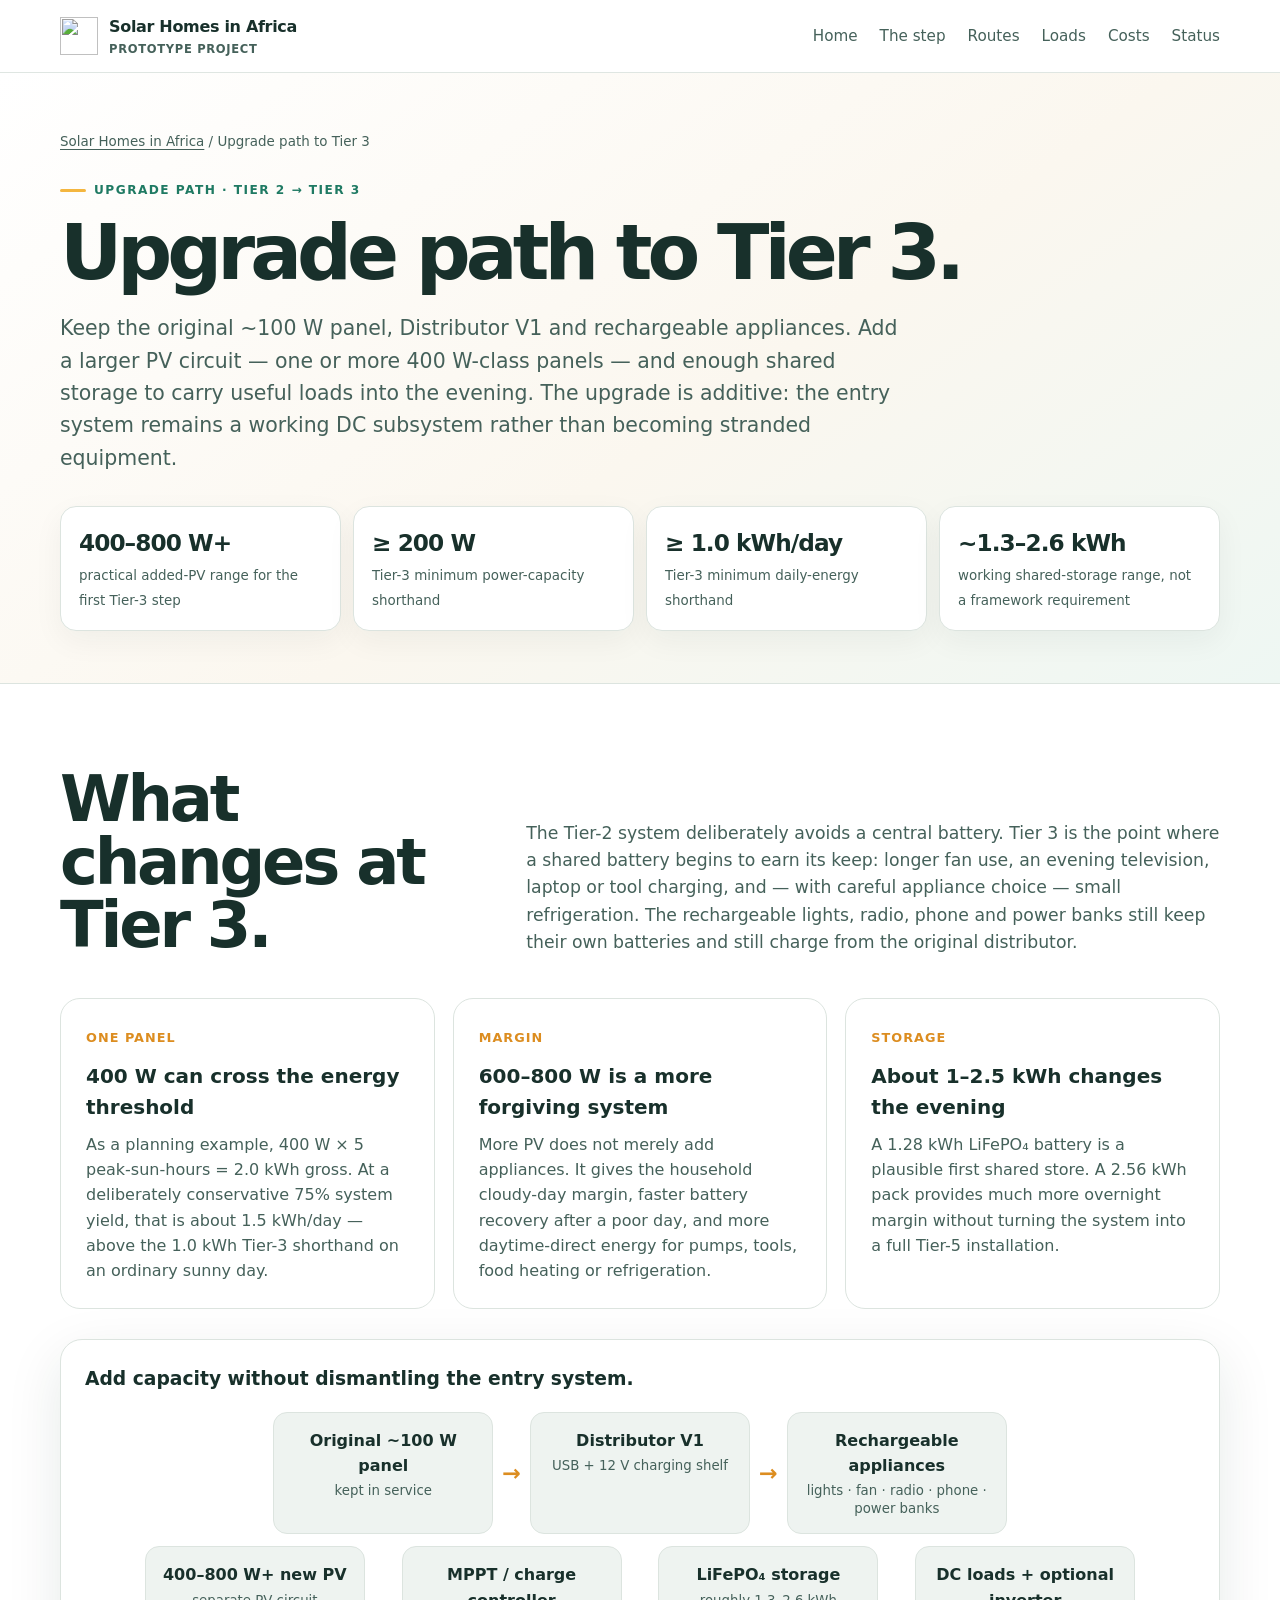
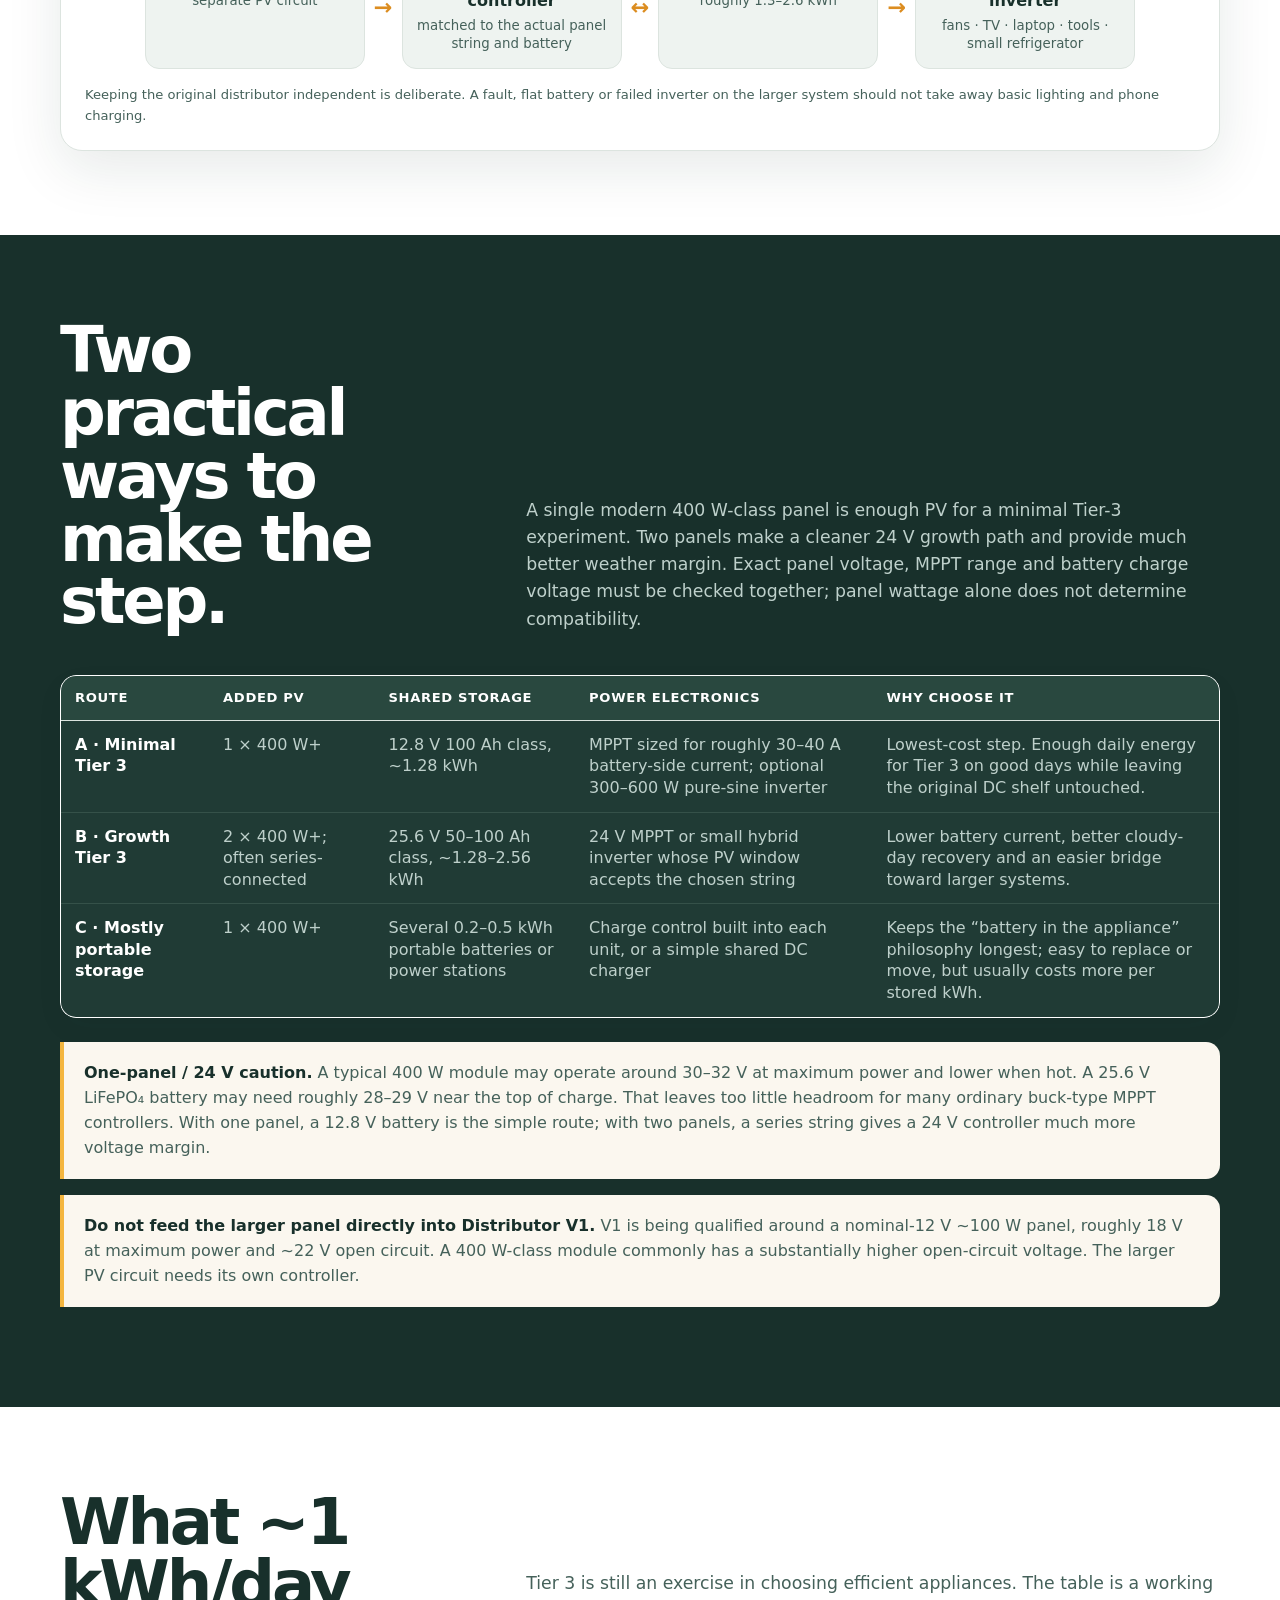
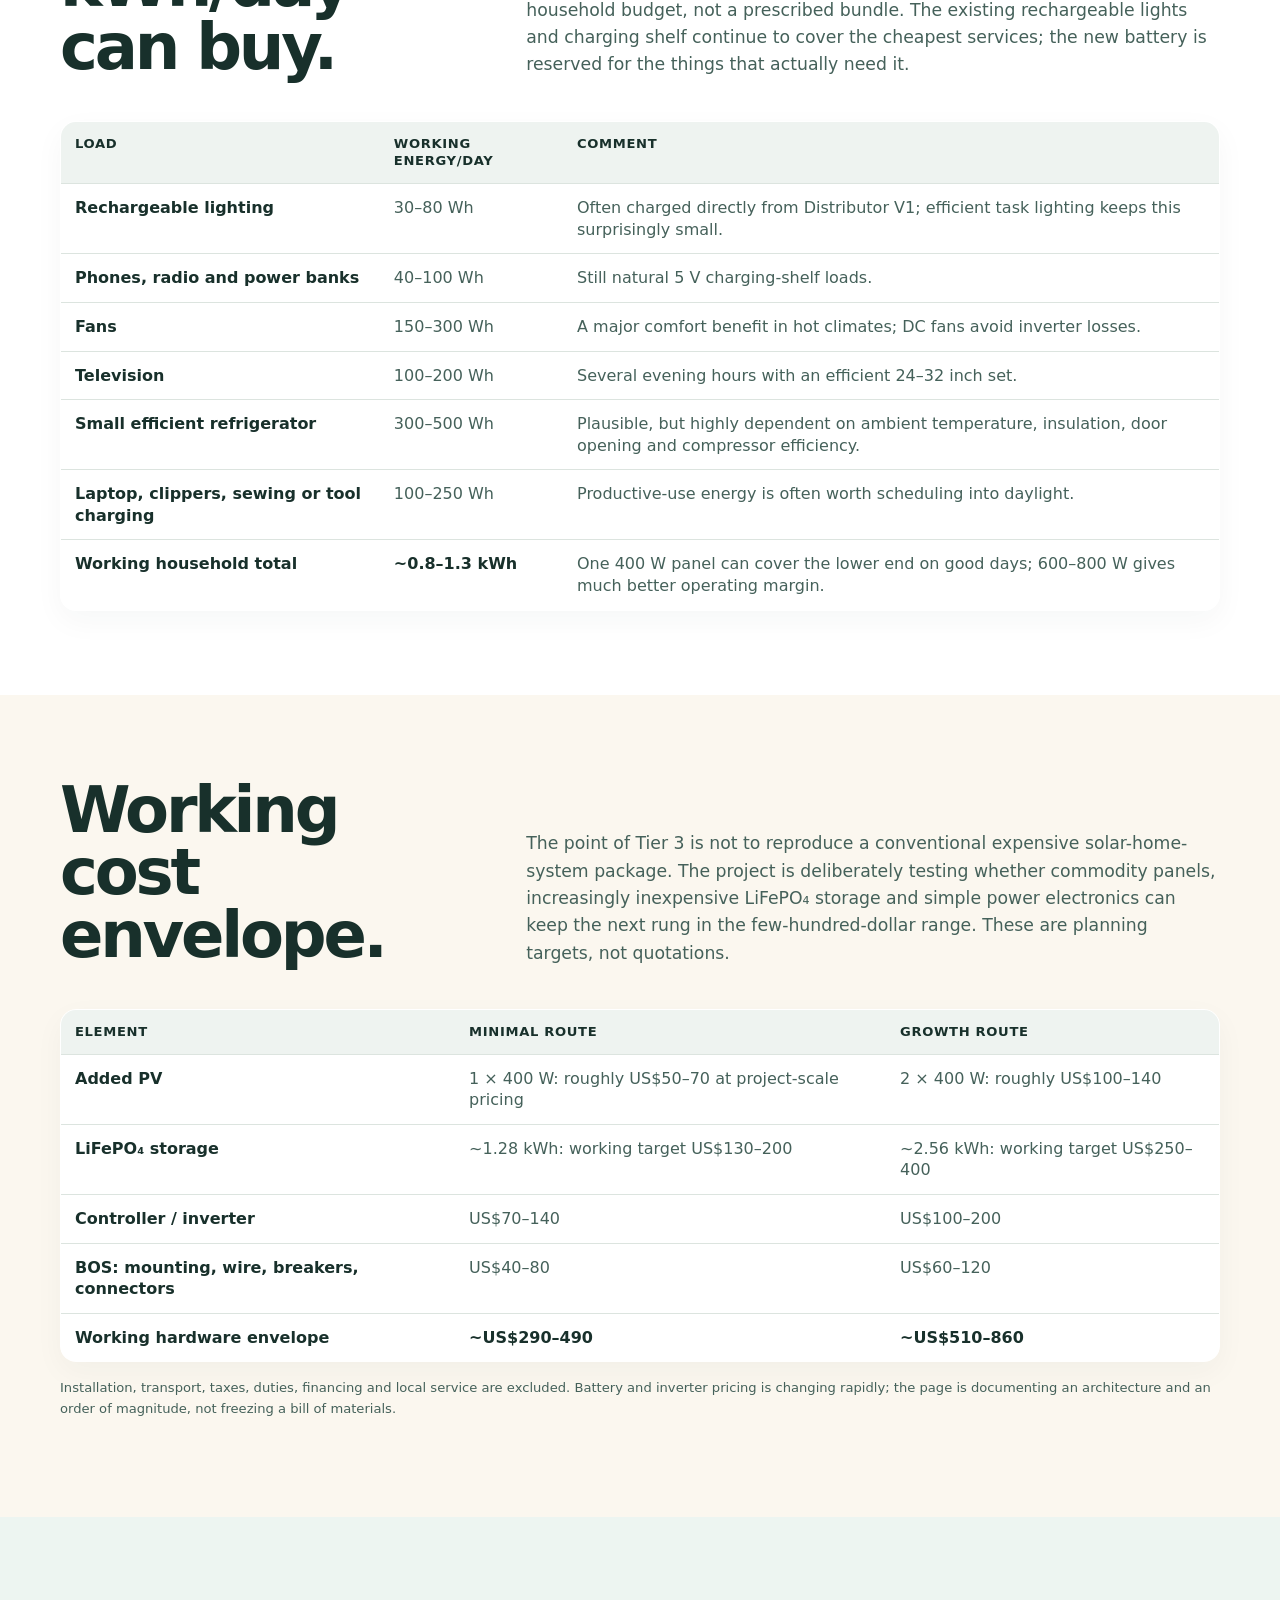
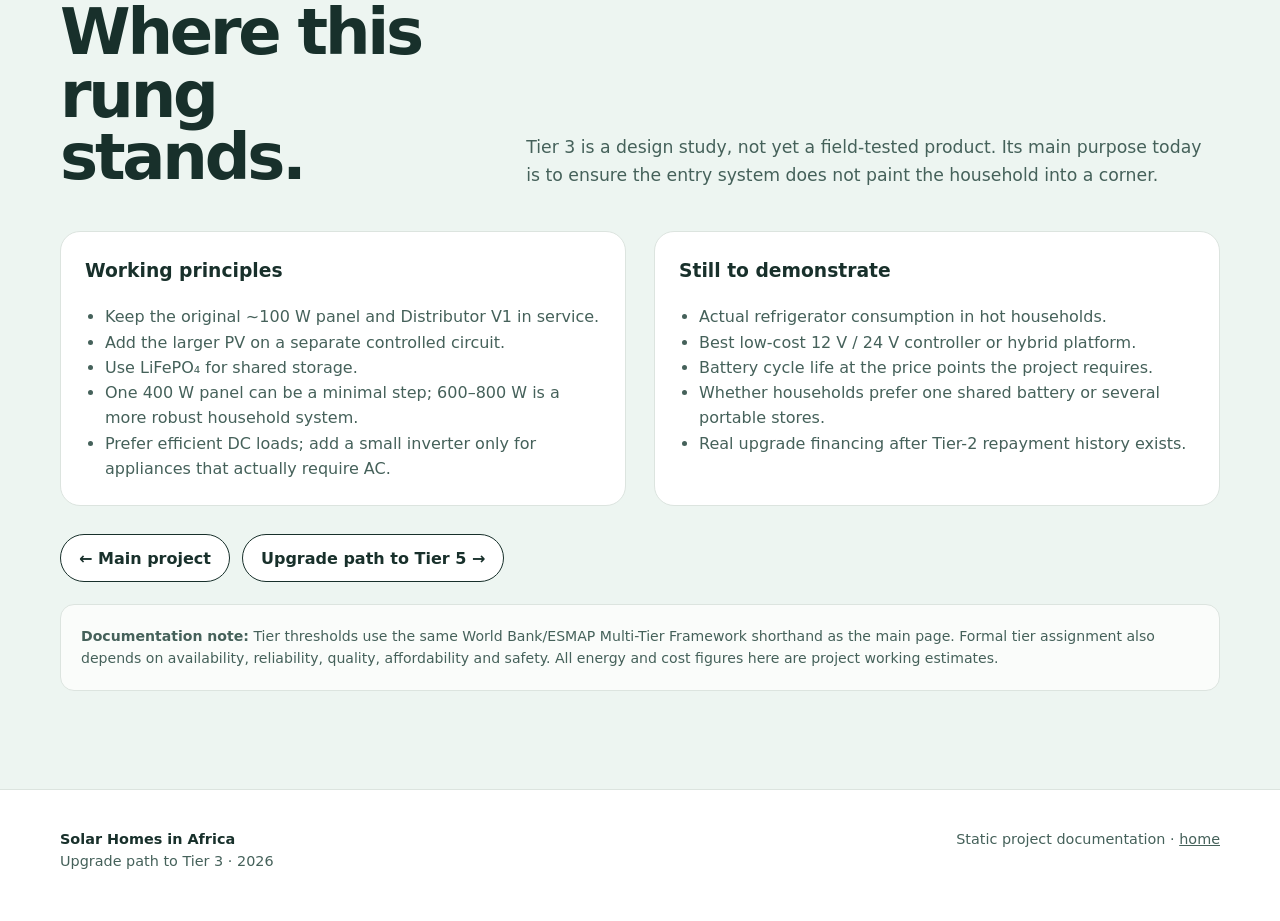
==== Upgrade_Path_to_Tier-3.html @ 5ba9fa18 "Add files via upload" ====
<!doctype html>
<html lang="en">
<head>
  <meta charset="utf-8">
  <meta name="viewport" content="width=device-width, initial-scale=1">
  <title>Upgrade path to Tier 3 — Solar Homes in Africa</title>
  <meta name="description" content="Working upgrade path from the ~100 W Tier-2 entry system to Tier-3 household service using one or more 400 W-class panels, modest LiFePO4 storage and optional AC power.">
  <meta name="theme-color" content="#18302b">
  <link rel="icon" href="assets/logo-mark.svg" type="image/svg+xml">
  <link rel="stylesheet" href="styles.css?v=1.11">
</head>
<body>
<header class="site-header"><div class="container nav"><a class="brand" href="index.html"><img src="assets/logo-mark.svg" alt=""><span>Solar Homes in Africa<small>prototype project</small></span></a><nav class="nav-links" aria-label="Page navigation"><a href="index.html">Home</a><a href="#step">The step</a><a href="#routes">Routes</a><a href="#loads">Loads</a><a href="#costs">Costs</a><a href="#status">Status</a></nav></div></header>
<main>
<section class="subhero">
  <div class="container">
    <div class="breadcrumb"><a href="index.html">Solar Homes in Africa</a> / Upgrade path to Tier 3</div>
    <div class="eyebrow">Upgrade path · Tier 2 → Tier 3</div>
    <h1>Upgrade path to Tier&nbsp;3.</h1>
    <p class="lede">Keep the original ~100 W panel, Distributor V1 and rechargeable appliances. Add a larger PV circuit — one or more 400 W-class panels — and enough shared storage to carry useful loads into the evening. The upgrade is additive: the entry system remains a working DC subsystem rather than becoming stranded equipment.</p>
    <div class="spec-grid">
      <div class="spec-card"><b>400–800 W+</b><span>practical added-PV range for the first Tier-3 step</span></div>
      <div class="spec-card"><b>≥ 200 W</b><span>Tier-3 minimum power-capacity shorthand</span></div>
      <div class="spec-card"><b>≥ 1.0 kWh/day</b><span>Tier-3 minimum daily-energy shorthand</span></div>
      <div class="spec-card"><b>~1.3–2.6 kWh</b><span>working shared-storage range, not a framework requirement</span></div>
    </div>
  </div>
</section>

<section id="step">
  <div class="container">
    <div class="section-head"><h2>What changes at Tier 3.</h2><p>The Tier-2 system deliberately avoids a central battery. Tier 3 is the point where a shared battery begins to earn its keep: longer fan use, an evening television, laptop or tool charging, and — with careful appliance choice — small refrigeration. The rechargeable lights, radio, phone and power banks still keep their own batteries and still charge from the original distributor.</p></div>
    <div class="cards">
      <article class="card"><span class="num">ONE PANEL</span><h3>400 W can cross the energy threshold</h3><p>As a planning example, 400 W × 5 peak-sun-hours = 2.0 kWh gross. At a deliberately conservative 75% system yield, that is about 1.5 kWh/day — above the 1.0 kWh Tier-3 shorthand on an ordinary sunny day.</p></article>
      <article class="card"><span class="num">MARGIN</span><h3>600–800 W is a more forgiving system</h3><p>More PV does not merely add appliances. It gives the household cloudy-day margin, faster battery recovery after a poor day, and more daytime-direct energy for pumps, tools, food heating or refrigeration.</p></article>
      <article class="card"><span class="num">STORAGE</span><h3>About 1–2.5 kWh changes the evening</h3><p>A 1.28 kWh LiFePO₄ battery is a plausible first shared store. A 2.56 kWh pack provides much more overnight margin without turning the system into a full Tier-5 installation.</p></article>
    </div>
    <div class="architecture">
      <h3>Add capacity without dismantling the entry system.</h3>
      <div class="flow-row">
        <div class="flow-box"><strong>Original ~100 W panel</strong><small>kept in service</small></div><div class="flow-arrow">→</div>
        <div class="flow-box"><strong>Distributor V1</strong><small>USB + 12 V charging shelf</small></div><div class="flow-arrow">→</div>
        <div class="flow-box"><strong>Rechargeable appliances</strong><small>lights · fan · radio · phone · power banks</small></div>
      </div>
      <div class="flow-row" style="margin-top:12px">
        <div class="flow-box"><strong>400–800 W+ new PV</strong><small>separate PV circuit</small></div><div class="flow-arrow">→</div>
        <div class="flow-box"><strong>MPPT / charge controller</strong><small>matched to the actual panel string and battery</small></div><div class="flow-arrow">↔</div>
        <div class="flow-box"><strong>LiFePO₄ storage</strong><small>roughly 1.3–2.6 kWh</small></div><div class="flow-arrow">→</div>
        <div class="flow-box"><strong>DC loads + optional inverter</strong><small>fans · TV · laptop · tools · small refrigerator</small></div>
      </div>
      <p class="assumption" style="margin:16px 0 0">Keeping the original distributor independent is deliberate. A fault, flat battery or failed inverter on the larger system should not take away basic lighting and phone charging.</p>
    </div>
  </div>
</section>

<section class="band" id="routes">
  <div class="container">
    <div class="section-head"><h2>Two practical ways to make the step.</h2><p>A single modern 400 W-class panel is enough PV for a minimal Tier-3 experiment. Two panels make a cleaner 24 V growth path and provide much better weather margin. Exact panel voltage, MPPT range and battery charge voltage must be checked together; panel wattage alone does not determine compatibility.</p></div>
    <div class="reference-table-wrap"><table class="data-table reference-table">
      <thead><tr><th>Route</th><th>Added PV</th><th>Shared storage</th><th>Power electronics</th><th>Why choose it</th></tr></thead>
      <tbody>
        <tr><td><strong>A · Minimal Tier 3</strong></td><td>1 × 400 W+</td><td>12.8 V 100 Ah class, ~1.28 kWh</td><td>MPPT sized for roughly 30–40 A battery-side current; optional 300–600 W pure-sine inverter</td><td>Lowest-cost step. Enough daily energy for Tier 3 on good days while leaving the original DC shelf untouched.</td></tr>
        <tr><td><strong>B · Growth Tier 3</strong></td><td>2 × 400 W+; often series-connected</td><td>25.6 V 50–100 Ah class, ~1.28–2.56 kWh</td><td>24 V MPPT or small hybrid inverter whose PV window accepts the chosen string</td><td>Lower battery current, better cloudy-day recovery and an easier bridge toward larger systems.</td></tr>
        <tr><td><strong>C · Mostly portable storage</strong></td><td>1 × 400 W+</td><td>Several 0.2–0.5 kWh portable batteries or power stations</td><td>Charge control built into each unit, or a simple shared DC charger</td><td>Keeps the “battery in the appliance” philosophy longest; easy to replace or move, but usually costs more per stored kWh.</td></tr>
      </tbody>
    </table></div>
    <p class="callout" style="margin-top:24px"><strong>One-panel / 24 V caution.</strong> A typical 400 W module may operate around 30–32 V at maximum power and lower when hot. A 25.6 V LiFePO₄ battery may need roughly 28–29 V near the top of charge. That leaves too little headroom for many ordinary buck-type MPPT controllers. With one panel, a 12.8 V battery is the simple route; with two panels, a series string gives a 24 V controller much more voltage margin.</p>
    <p class="callout" style="margin-top:14px"><strong>Do not feed the larger panel directly into Distributor V1.</strong> V1 is being qualified around a nominal-12 V ~100 W panel, roughly 18 V at maximum power and ~22 V open circuit. A 400 W-class module commonly has a substantially higher open-circuit voltage. The larger PV circuit needs its own controller.</p>
  </div>
</section>

<section id="loads">
  <div class="container">
    <div class="section-head"><h2>What ~1 kWh/day can buy.</h2><p>Tier 3 is still an exercise in choosing efficient appliances. The table is a working household budget, not a prescribed bundle. The existing rechargeable lights and charging shelf continue to cover the cheapest services; the new battery is reserved for the things that actually need it.</p></div>
    <div class="reference-table-wrap"><table class="data-table reference-table">
      <thead><tr><th>Load</th><th>Working energy/day</th><th>Comment</th></tr></thead>
      <tbody>
        <tr><td><strong>Rechargeable lighting</strong></td><td>30–80 Wh</td><td>Often charged directly from Distributor V1; efficient task lighting keeps this surprisingly small.</td></tr>
        <tr><td><strong>Phones, radio and power banks</strong></td><td>40–100 Wh</td><td>Still natural 5 V charging-shelf loads.</td></tr>
        <tr><td><strong>Fans</strong></td><td>150–300 Wh</td><td>A major comfort benefit in hot climates; DC fans avoid inverter losses.</td></tr>
        <tr><td><strong>Television</strong></td><td>100–200 Wh</td><td>Several evening hours with an efficient 24–32 inch set.</td></tr>
        <tr><td><strong>Small efficient refrigerator</strong></td><td>300–500 Wh</td><td>Plausible, but highly dependent on ambient temperature, insulation, door opening and compressor efficiency.</td></tr>
        <tr><td><strong>Laptop, clippers, sewing or tool charging</strong></td><td>100–250 Wh</td><td>Productive-use energy is often worth scheduling into daylight.</td></tr>
        <tr><td><strong>Working household total</strong></td><td><strong>~0.8–1.3 kWh</strong></td><td>One 400 W panel can cover the lower end on good days; 600–800 W gives much better operating margin.</td></tr>
      </tbody>
    </table></div>
  </div>
</section>

<section class="finance" id="costs">
  <div class="container">
    <div class="section-head"><h2>Working cost envelope.</h2><p>The point of Tier 3 is not to reproduce a conventional expensive solar-home-system package. The project is deliberately testing whether commodity panels, increasingly inexpensive LiFePO₄ storage and simple power electronics can keep the next rung in the few-hundred-dollar range. These are planning targets, not quotations.</p></div>
    <div class="reference-table-wrap"><table class="data-table reference-table">
      <thead><tr><th>Element</th><th>Minimal route</th><th>Growth route</th></tr></thead>
      <tbody>
        <tr><td><strong>Added PV</strong></td><td>1 × 400 W: roughly US$50–70 at project-scale pricing</td><td>2 × 400 W: roughly US$100–140</td></tr>
        <tr><td><strong>LiFePO₄ storage</strong></td><td>~1.28 kWh: working target US$130–200</td><td>~2.56 kWh: working target US$250–400</td></tr>
        <tr><td><strong>Controller / inverter</strong></td><td>US$70–140</td><td>US$100–200</td></tr>
        <tr><td><strong>BOS: mounting, wire, breakers, connectors</strong></td><td>US$40–80</td><td>US$60–120</td></tr>
        <tr><td><strong>Working hardware envelope</strong></td><td><strong>~US$290–490</strong></td><td><strong>~US$510–860</strong></td></tr>
      </tbody>
    </table></div>
    <p class="assumption" style="margin-top:16px">Installation, transport, taxes, duties, financing and local service are excluded. Battery and inverter pricing is changing rapidly; the page is documenting an architecture and an order of magnitude, not freezing a bill of materials.</p>
  </div>
</section>

<section class="status" id="status">
  <div class="container">
    <div class="section-head"><h2>Where this rung stands.</h2><p>Tier 3 is a design study, not yet a field-tested product. Its main purpose today is to ensure the entry system does not paint the household into a corner.</p></div>
    <div class="status-grid">
      <div class="status-block"><h3>Working principles</h3><ul><li>Keep the original ~100 W panel and Distributor V1 in service.</li><li>Add the larger PV on a separate controlled circuit.</li><li>Use LiFePO₄ for shared storage.</li><li>One 400 W panel can be a minimal step; 600–800 W is a more robust household system.</li><li>Prefer efficient DC loads; add a small inverter only for appliances that actually require AC.</li></ul></div>
      <div class="status-block"><h3>Still to demonstrate</h3><ul><li>Actual refrigerator consumption in hot households.</li><li>Best low-cost 12 V / 24 V controller or hybrid platform.</li><li>Battery cycle life at the price points the project requires.</li><li>Whether households prefer one shared battery or several portable stores.</li><li>Real upgrade financing after Tier-2 repayment history exists.</li></ul></div>
    </div>
    <div class="page-footer-links"><a class="button secondary" href="index.html">← Main project</a><a class="button secondary" href="Upgrade_Path_to_Tier-5.html">Upgrade path to Tier 5 →</a></div>
    <p class="disclaimer" style="margin-top:22px"><strong>Documentation note:</strong> Tier thresholds use the same World Bank/ESMAP Multi-Tier Framework shorthand as the main page. Formal tier assignment also depends on availability, reliability, quality, affordability and safety. All energy and cost figures here are project working estimates.</p>
  </div>
</section>
</main>
<footer><div class="container footer-grid"><div><strong>Solar Homes in Africa</strong><br>Upgrade path to Tier 3 · 2026</div><div>Static project documentation · <a href="index.html">home</a></div></div></footer>
<script src="script.js"></script>
</body>
</html>
---- styles.css ----
:root {
  --ink:#18302b;
  --ink-soft:#45615a;
  --sun:#f4b63f;
  --sun-deep:#dc8d20;
  --leaf:#1f7a63;
  --teal:#0d9ba2;
  --cream:#fbf7ef;
  --paper:#ffffff;
  --line:#dce4df;
  --muted:#eef3f0;
  --shadow:0 18px 55px rgba(24,48,43,.10);
}
*{box-sizing:border-box}
html{scroll-behavior:smooth}
body{margin:0;font-family:Inter,ui-sans-serif,system-ui,-apple-system,BlinkMacSystemFont,"Segoe UI",sans-serif;color:var(--ink);background:var(--paper);line-height:1.58}
a{color:inherit}
img{max-width:100%;display:block}
.container{width:min(1160px,calc(100% - 40px));margin:0 auto}
.site-header{position:sticky;top:0;z-index:10;background:rgba(255,255,255,.94);backdrop-filter:blur(12px);border-bottom:1px solid rgba(220,228,223,.9)}
.nav{height:72px;display:flex;align-items:center;justify-content:space-between;gap:24px}
.brand{display:flex;align-items:center;gap:11px;text-decoration:none;font-weight:800;letter-spacing:-.02em}.brand img{width:38px;height:38px}.brand small{display:block;font-weight:600;color:var(--ink-soft);font-size:.72rem;letter-spacing:.06em;text-transform:uppercase}
.nav-links{display:flex;align-items:center;gap:22px;font-size:.95rem}.nav-links a{text-decoration:none;color:var(--ink-soft)}.nav-links a:hover{color:var(--ink)}
.hero{background:linear-gradient(145deg,#fff 0%,#fbf7ef 58%,#eef7f3 100%);padding:86px 0 72px;border-bottom:1px solid var(--line)}
.hero-grid{display:grid;grid-template-columns:1.08fr .92fr;gap:58px;align-items:center}
.eyebrow{display:inline-flex;gap:8px;align-items:center;font-weight:800;text-transform:uppercase;letter-spacing:.12em;font-size:.76rem;color:var(--leaf);margin-bottom:18px}.eyebrow:before{content:"";width:26px;height:3px;background:var(--sun);border-radius:3px}
h1{font-size:clamp(3rem,7vw,6.4rem);line-height:.91;letter-spacing:-.065em;margin:0 0 24px;max-width:850px}.hero p{font-size:clamp(1.08rem,2vw,1.32rem);color:var(--ink-soft);max-width:720px;margin:0 0 28px}.hero-actions{display:flex;flex-wrap:wrap;gap:12px;margin:30px 0}.button{display:inline-flex;align-items:center;justify-content:center;min-height:48px;padding:0 18px;border-radius:999px;text-decoration:none;font-weight:800;border:1px solid var(--ink)}.button.primary{background:var(--ink);color:white}.button.secondary{background:white}.microcopy{font-size:.86rem!important;color:#6d807b!important}
.hero-card{background:white;border:1px solid var(--line);border-radius:26px;overflow:hidden;box-shadow:var(--shadow)}.hero-card img{aspect-ratio:4/4.7;object-fit:cover;width:100%}.hero-card .caption{padding:18px 20px 22px;color:var(--ink-soft);font-size:.9rem}.hero-card strong{color:var(--ink)}
.stats{padding:26px 0;border-bottom:1px solid var(--line);background:white}.stats-grid{display:grid;grid-template-columns:repeat(4,1fr);gap:1px;background:var(--line);border:1px solid var(--line);border-radius:18px;overflow:hidden}.stat{background:white;padding:22px}.stat b{font-size:1.65rem;display:block;letter-spacing:-.04em}.stat span{color:var(--ink-soft);font-size:.88rem}
section{padding:84px 0}.section-head{display:grid;grid-template-columns:.75fr 1.25fr;gap:50px;margin-bottom:42px;align-items:end}.section-head h2{font-size:clamp(2.1rem,5vw,4rem);line-height:.98;letter-spacing:-.05em;margin:0}.section-head p{font-size:1.08rem;color:var(--ink-soft);margin:0;max-width:700px}
.cards{display:grid;grid-template-columns:repeat(3,1fr);gap:18px}.card{border:1px solid var(--line);border-radius:20px;padding:25px;background:white}.card .num{font-size:.8rem;font-weight:900;color:var(--sun-deep);letter-spacing:.08em}.card h3{font-size:1.25rem;margin:11px 0 8px}.card p{margin:0;color:var(--ink-soft)}
.band{background:var(--ink);color:white}.band .section-head p,.band .muted{color:#bed0cb}.band .eyebrow{color:#8ed6c6}.band .card{background:#203b35;border-color:#355149}.band .card p{color:#bed0cb}.band .card h3{color:white}
.tier-link{color:#a7e4d6;text-decoration-thickness:1px;text-underline-offset:3px;white-space:nowrap}.tier-note{margin-top:22px;padding:16px 18px;border:1px solid #355149;border-radius:14px;background:#203b35;color:#bed0cb;font-size:.91rem;line-height:1.55}.tier-note strong{color:white}.tier-note a{color:#a7e4d6;text-underline-offset:3px}
.split{display:grid;grid-template-columns:1fr 1fr;gap:44px;align-items:center}.photo-frame{border-radius:24px;overflow:hidden;border:1px solid var(--line);background:#f4f4f4;box-shadow:var(--shadow)}.photo-frame img{width:100%;height:auto}.board-view{margin-top:28px}.board-view .photo-frame{margin:0}.board-view img{width:100%;height:auto;object-fit:contain;background:#fff}.kicker{font-weight:900;color:var(--leaf);text-transform:uppercase;letter-spacing:.12em;font-size:.75rem}.split h2{font-size:clamp(2.2rem,4vw,3.8rem);line-height:1;letter-spacing:-.05em;margin:10px 0 18px}.split p{color:var(--ink-soft);font-size:1.05rem}.bullet-list{display:grid;gap:12px;margin-top:22px}.bullet{display:grid;grid-template-columns:28px 1fr;gap:10px;align-items:start}.bullet i{display:grid;place-items:center;width:24px;height:24px;background:#e8f4ef;border-radius:50%;font-style:normal;font-weight:900;color:var(--leaf)}
.finance{background:var(--cream)}.finance-box{display:grid;grid-template-columns:.75fr 1.25fr;gap:34px;background:white;border:1px solid var(--line);border-radius:26px;padding:30px;box-shadow:var(--shadow)}.price{font-size:clamp(3rem,7vw,6rem);font-weight:900;line-height:.85;letter-spacing:-.07em}.price small{display:block;font-size:1rem;letter-spacing:0;color:var(--ink-soft);margin-top:15px}.formula{display:grid;grid-template-columns:repeat(3,1fr);gap:12px;margin-top:20px}.formula div{background:var(--muted);border-radius:14px;padding:15px}.formula b{display:block;font-size:1.25rem}.formula span{font-size:.85rem;color:var(--ink-soft)}
.gallery{display:grid;grid-template-columns:1.25fr .75fr;gap:18px}.gallery .wide{grid-row:span 2}.gallery figure{margin:0;border:1px solid var(--line);border-radius:20px;overflow:hidden;background:#fff}.gallery figcaption{padding:13px 15px;color:var(--ink-soft);font-size:.86rem;border-top:1px solid var(--line)}.gallery img{width:100%;height:100%;object-fit:cover}.gallery .wide img{object-fit:contain;background:#fff}
.addons{display:grid;grid-template-columns:repeat(4,1fr);gap:14px}.addon{border-top:3px solid var(--sun);background:#fff;border-radius:0 0 16px 16px;padding:18px 16px;border-left:1px solid var(--line);border-right:1px solid var(--line);border-bottom:1px solid var(--line)}.addon b{display:block;margin-bottom:5px}.addon span{font-size:.88rem;color:var(--ink-soft)}
.status{background:#edf5f1}.status-grid{display:grid;grid-template-columns:1fr 1fr;gap:28px}.status-block{background:white;border-radius:20px;border:1px solid var(--line);padding:24px}.status-block h3{margin-top:0}.status-block ul{margin:0;padding-left:20px;color:var(--ink-soft)}
.disclaimer{font-size:.88rem;color:var(--ink-soft);padding:20px;border:1px solid var(--line);border-radius:14px;background:#fafcfa}
footer{padding:38px 0 48px;border-top:1px solid var(--line);color:var(--ink-soft);font-size:.9rem}.footer-grid{display:flex;justify-content:space-between;gap:30px;align-items:flex-start}.footer-grid strong{color:var(--ink)}
@media (max-width:900px){.nav-links{display:none}.hero-grid,.section-head,.split,.finance-box,.status-grid{grid-template-columns:1fr}.hero{padding-top:55px}.stats-grid{grid-template-columns:1fr 1fr}.cards{grid-template-columns:1fr 1fr}.addons{grid-template-columns:1fr 1fr}.gallery{grid-template-columns:1fr}.gallery .wide{grid-row:auto}.hero-card img{aspect-ratio:4/4;object-position:center 35%}}
@media (max-width:560px){.container{width:min(100% - 24px,1160px)}.cards,.addons,.stats-grid,.formula{grid-template-columns:1fr}.hero{padding:42px 0 52px}section{padding:58px 0}.hero-actions{align-items:stretch;flex-direction:column}.button{width:100%}.footer-grid{display:block}.footer-grid div+div{margin-top:18px}}

/* Appliance examples assembled from the user's reference collage. */
.appliance-gallery{display:grid;grid-template-columns:1.35fr .85fr .85fr;gap:16px;margin:0 0 16px}
.appliance-card{margin:0;border:1px solid var(--line);border-radius:18px;overflow:hidden;background:#fff;box-shadow:0 10px 30px rgba(24,48,43,.06);display:flex;flex-direction:column}
.appliance-card img{width:100%;height:230px;object-fit:contain;background:#fff;padding:6px}
.appliance-card figcaption{padding:13px 15px 15px;color:var(--ink-soft);font-size:.88rem;border-top:1px solid var(--line);line-height:1.45}
.appliance-card figcaption strong{color:var(--ink)}
.appliance-wide{grid-row:span 2}
.appliance-wide img{height:100%;min-height:430px}
.appliance-phone img{object-position:center}
.appliance-note{margin:0 0 28px;color:var(--ink-soft);font-size:.86rem}
@media (max-width:900px){.appliance-gallery{grid-template-columns:1fr 1fr}.appliance-wide{grid-row:auto;grid-column:span 2}.appliance-wide img{height:300px;min-height:0}.appliance-card img{height:220px}}
@media (max-width:560px){.appliance-gallery{grid-template-columns:1fr}.appliance-wide{grid-column:auto}.appliance-wide img,.appliance-card img{height:auto;max-height:340px}.appliance-card img{object-fit:contain}}


/* Design-study pages */
.project-links a.card{text-decoration:none;color:inherit;transition:transform .16s ease,border-color .16s ease}.project-links a.card:hover{transform:translateY(-2px);border-color:#4d6c63}.project-cta{display:inline-block;margin-top:16px;color:#a7e4d6;font-weight:800;font-size:.9rem}.subhero{background:linear-gradient(145deg,#fff 0%,#fbf7ef 55%,#eef7f3 100%);padding:58px 0 52px;border-bottom:1px solid var(--line)}.breadcrumb{font-size:.84rem;color:var(--ink-soft);margin-bottom:22px}.breadcrumb a{text-underline-offset:3px}.subhero h1{font-size:clamp(2.7rem,6vw,5.4rem);max-width:980px}.subhero .lede{font-size:clamp(1.05rem,2vw,1.28rem);color:var(--ink-soft);max-width:850px;margin:0}.spec-grid{display:grid;grid-template-columns:repeat(4,1fr);gap:12px;margin-top:32px}.spec-card{background:white;border:1px solid var(--line);border-radius:16px;padding:18px;box-shadow:0 10px 30px rgba(24,48,43,.05)}.spec-card b{display:block;font-size:1.45rem;letter-spacing:-.04em}.spec-card span{font-size:.84rem;color:var(--ink-soft)}.architecture{margin-top:30px;border:1px solid var(--line);border-radius:22px;padding:24px;background:#fff;box-shadow:var(--shadow)}.architecture h3{margin:0 0 18px}.flow-row{display:flex;align-items:stretch;justify-content:center;gap:9px;flex-wrap:wrap}.flow-box{min-width:145px;flex:1 1 145px;max-width:220px;padding:15px 14px;border-radius:14px;background:var(--muted);border:1px solid var(--line);text-align:center}.flow-box strong{display:block;margin-bottom:4px}.flow-box small{display:block;color:var(--ink-soft);line-height:1.35}.flow-arrow{display:grid;place-items:center;font-weight:900;color:var(--sun-deep);font-size:1.4rem}.data-table{width:100%;border-collapse:collapse;background:#fff;border:1px solid var(--line);border-radius:16px;overflow:hidden}.data-table th,.data-table td{padding:13px 14px;border-bottom:1px solid var(--line);text-align:left;vertical-align:top}.data-table th{background:var(--muted);font-size:.82rem;text-transform:uppercase;letter-spacing:.05em}.data-table td{color:var(--ink-soft)}.data-table tr:last-child td{border-bottom:0}.data-table strong{color:var(--ink)}.callout{border-left:4px solid var(--sun);padding:18px 20px;background:var(--cream);border-radius:0 14px 14px 0;color:var(--ink-soft)}.callout strong{color:var(--ink)}.page-footer-links{display:flex;gap:12px;flex-wrap:wrap;margin-top:28px}.mini-tag{display:inline-block;padding:5px 9px;border-radius:999px;background:#e8f4ef;color:var(--leaf);font-size:.75rem;font-weight:800;text-transform:uppercase;letter-spacing:.06em}.band .mini-tag{background:#29483f;color:#a7e4d6}.band .data-table{border-color:#355149}.band .data-table th{background:#29483f;color:white}.band .data-table td{background:#203b35;color:#bed0cb;border-color:#355149}.band .data-table strong{color:white}.assumption{font-size:.82rem;color:var(--ink-soft)}
@media (max-width:900px){.spec-grid{grid-template-columns:1fr 1fr}.flow-arrow{display:none}}
@media (max-width:560px){.spec-grid{grid-template-columns:1fr}.data-table{font-size:.9rem}.data-table th,.data-table td{padding:10px}.subhero{padding:42px 0}.flow-box{max-width:none;flex-basis:100%}}

/* v1.8: charging-hub explanation and productive-use grouping */
.hub-note{margin-top:22px;padding:18px 20px;border:1px solid var(--line);border-left:4px solid var(--leaf);border-radius:0 14px 14px 0;background:#f4faf7;color:var(--ink-soft);line-height:1.55}.hub-note strong{color:var(--ink)}
.charging-flow{margin-top:22px}.charging-flow .flow-box{min-width:170px}.charging-flow .flow-box:last-child{background:#fff8e6;border-color:#eadbb0}.emulator-callout{margin:-14px 0 28px}.addon-group{margin-top:30px}.addon-group:first-of-type{margin-top:0}.addon-group h3{font-size:1.35rem;margin:0 0 5px}.addon-group>p{margin:0 0 14px;color:var(--ink-soft);max-width:780px}
@media (max-width:900px){.charging-flow .flow-box{max-width:none}.emulator-callout{margin-top:0}}


/* v1.9: charging-flow spacing and low-key reference tables */
.charging-flow .flow-box strong::after{content:"";display:inline-block;width:.4em}
.reference-notes{margin-top:20px;display:flex;align-items:center;flex-wrap:wrap;gap:6px;color:#7a8985;font-size:.72rem;line-height:1.35}
.reference-notes>span{margin-right:2px}
.reference-notes a{display:inline-block;padding:3px 7px;border:1px solid var(--line);border-radius:999px;background:#fff;color:#647873;text-decoration:none;font-weight:700}
.reference-notes a:hover{border-color:#9eb2ac;color:var(--ink)}
.reference-hero{padding:54px 0 40px;background:linear-gradient(145deg,#fff 0%,#fbf7ef 62%,#eef7f3 100%);border-bottom:1px solid var(--line)}
.reference-hero h1{font-size:clamp(2.4rem,5vw,4.6rem);line-height:.98;letter-spacing:-.055em;margin:10px 0 18px;max-width:980px}
.reference-hero .lede{font-size:1.05rem;color:var(--ink-soft);max-width:800px;margin:0}
.reference-section{padding:48px 0 64px}
.reference-intro{max-width:860px;color:var(--ink-soft);margin:0 0 20px}
.reference-table-wrap{width:100%;overflow-x:auto;border-radius:16px;box-shadow:0 10px 30px rgba(24,48,43,.04)}
.reference-table{min-width:720px;margin:0}
.reference-table.wide-table{min-width:1120px;font-size:.84rem}
.reference-table th{position:sticky;top:0;z-index:1}
.reference-table td,.reference-table th{line-height:1.35}
.reference-table.wide-table td:not(:first-child),.reference-table.wide-table th:not(:first-child){white-space:nowrap}
.reference-source{margin:18px 0 0;color:#7a8985;font-size:.76rem;max-width:900px}
.reference-back{margin-top:24px;font-size:.84rem}
.reference-back a{color:var(--leaf);font-weight:800;text-underline-offset:3px}
@media (max-width:560px){
  .reference-hero{padding:40px 0 32px}
  .reference-section{padding:34px 0 50px}
  .reference-notes{font-size:.69rem}
}

/* v1.10: broaden the phone/accessories card for three representative devices */
.appliance-phone{grid-column:span 2}
.appliance-phone img{height:230px;object-fit:contain;background:#fff;padding:6px}
@media (max-width:900px){.appliance-phone{grid-column:span 2}}
@media (max-width:560px){.appliance-phone{grid-column:auto}.appliance-phone img{height:auto;max-height:320px}}


/* v1.11: modestly emphasized upgrade-path links above the reference footnotes */
.upgrade-notes{margin-top:20px;margin-bottom:9px;display:flex;align-items:center;flex-wrap:wrap;gap:8px;color:#61736e;font-size:.8rem;line-height:1.25}
.upgrade-notes>span{font-weight:800;color:var(--ink-soft);margin-right:2px}
.upgrade-notes a{display:inline-flex;align-items:baseline;gap:7px;padding:6px 10px;border:1px solid #a9c6bc;border-radius:999px;background:#f6fbf8;color:var(--ink);text-decoration:none}
.upgrade-notes a:hover{border-color:var(--leaf);background:#eef8f3}
.upgrade-notes strong{font-size:.8rem}
.upgrade-notes small{font-size:.7rem;color:#70827d}
@media (max-width:560px){.upgrade-notes{align-items:flex-start}.upgrade-notes>span{width:100%}.upgrade-notes a{max-width:100%}}
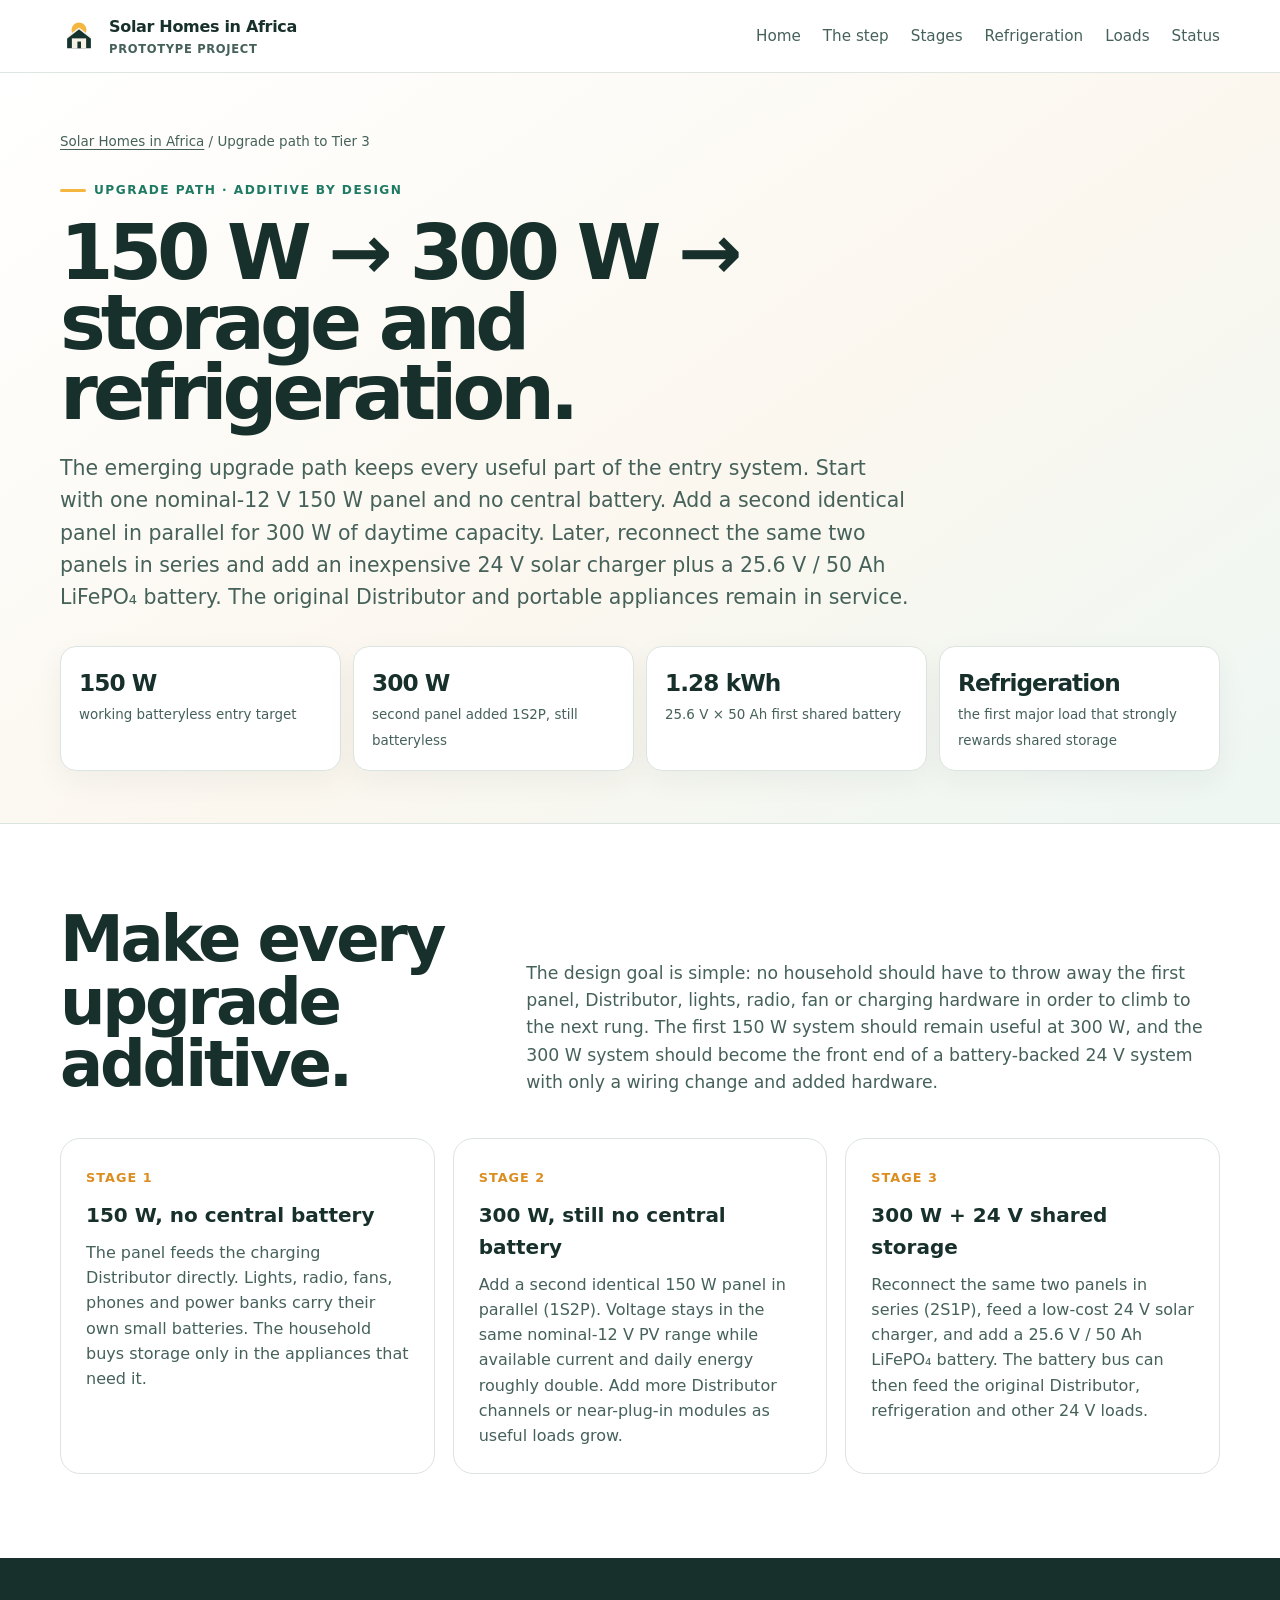
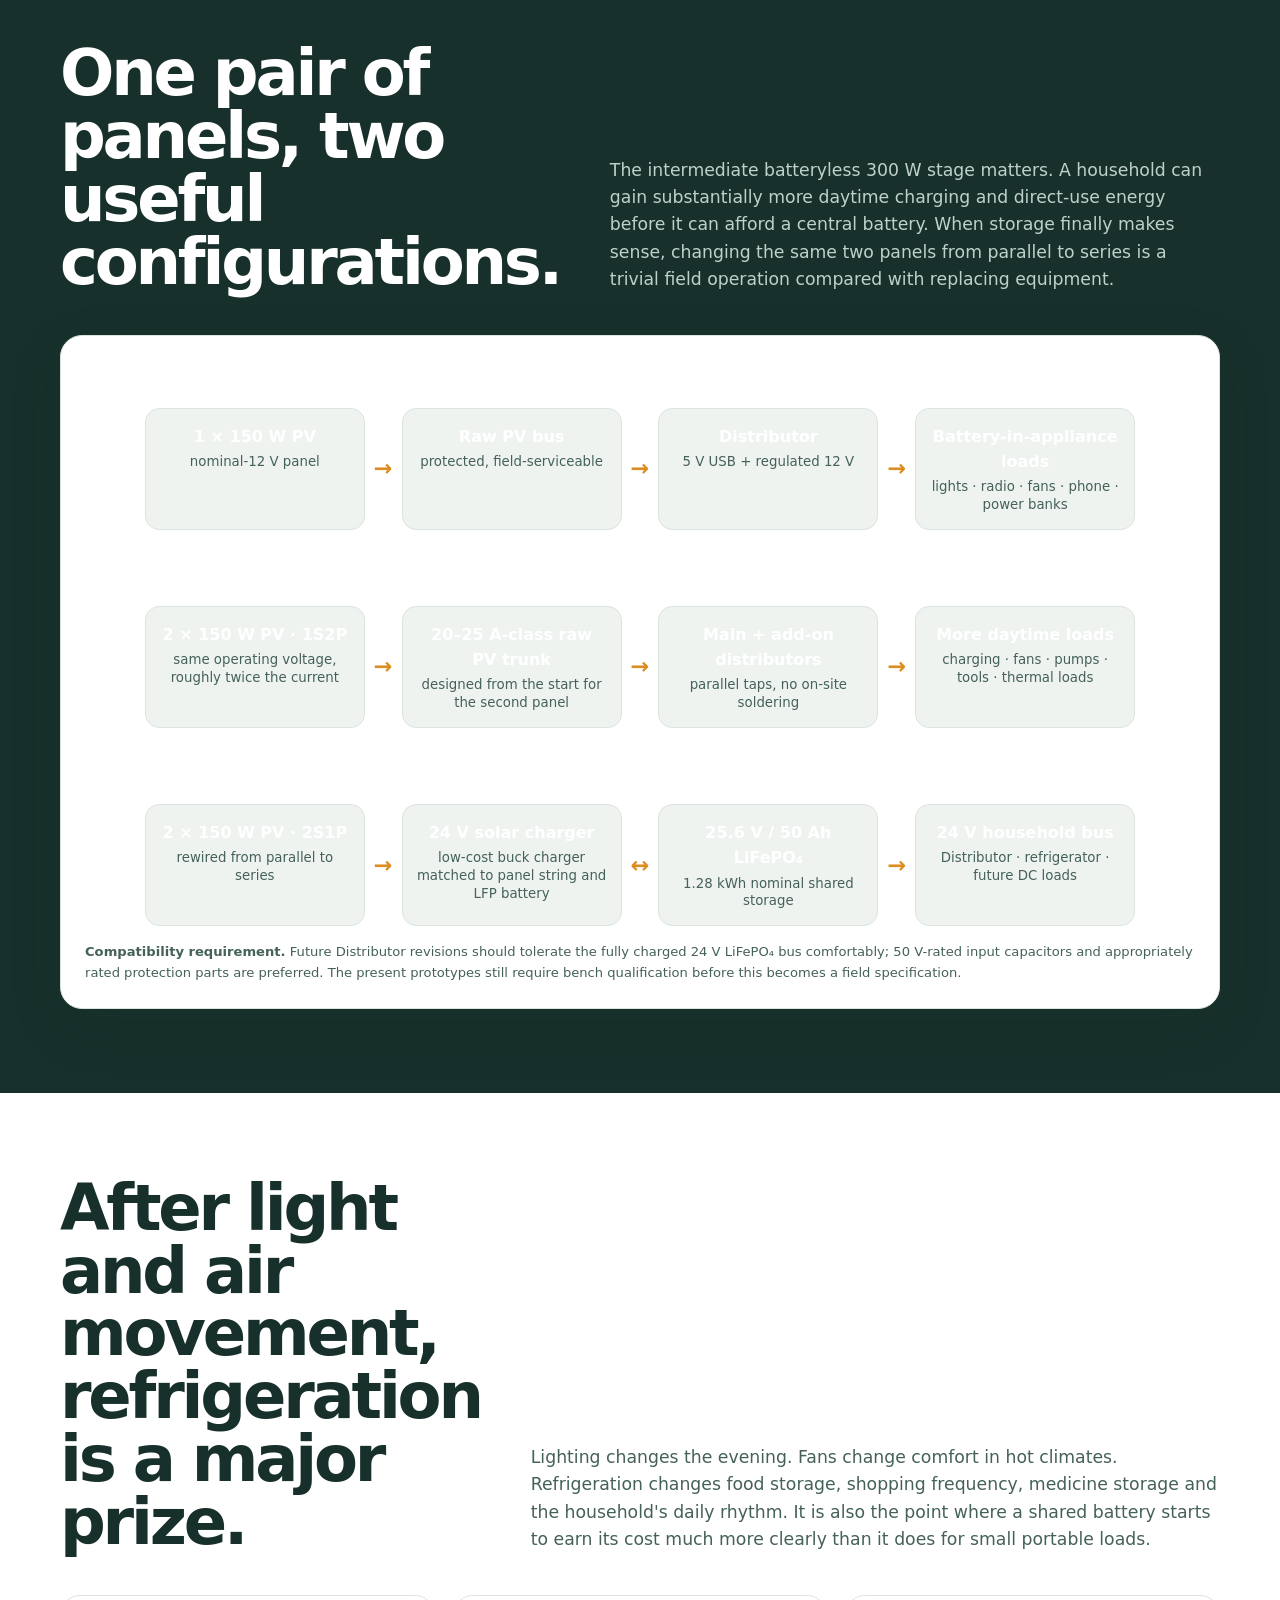
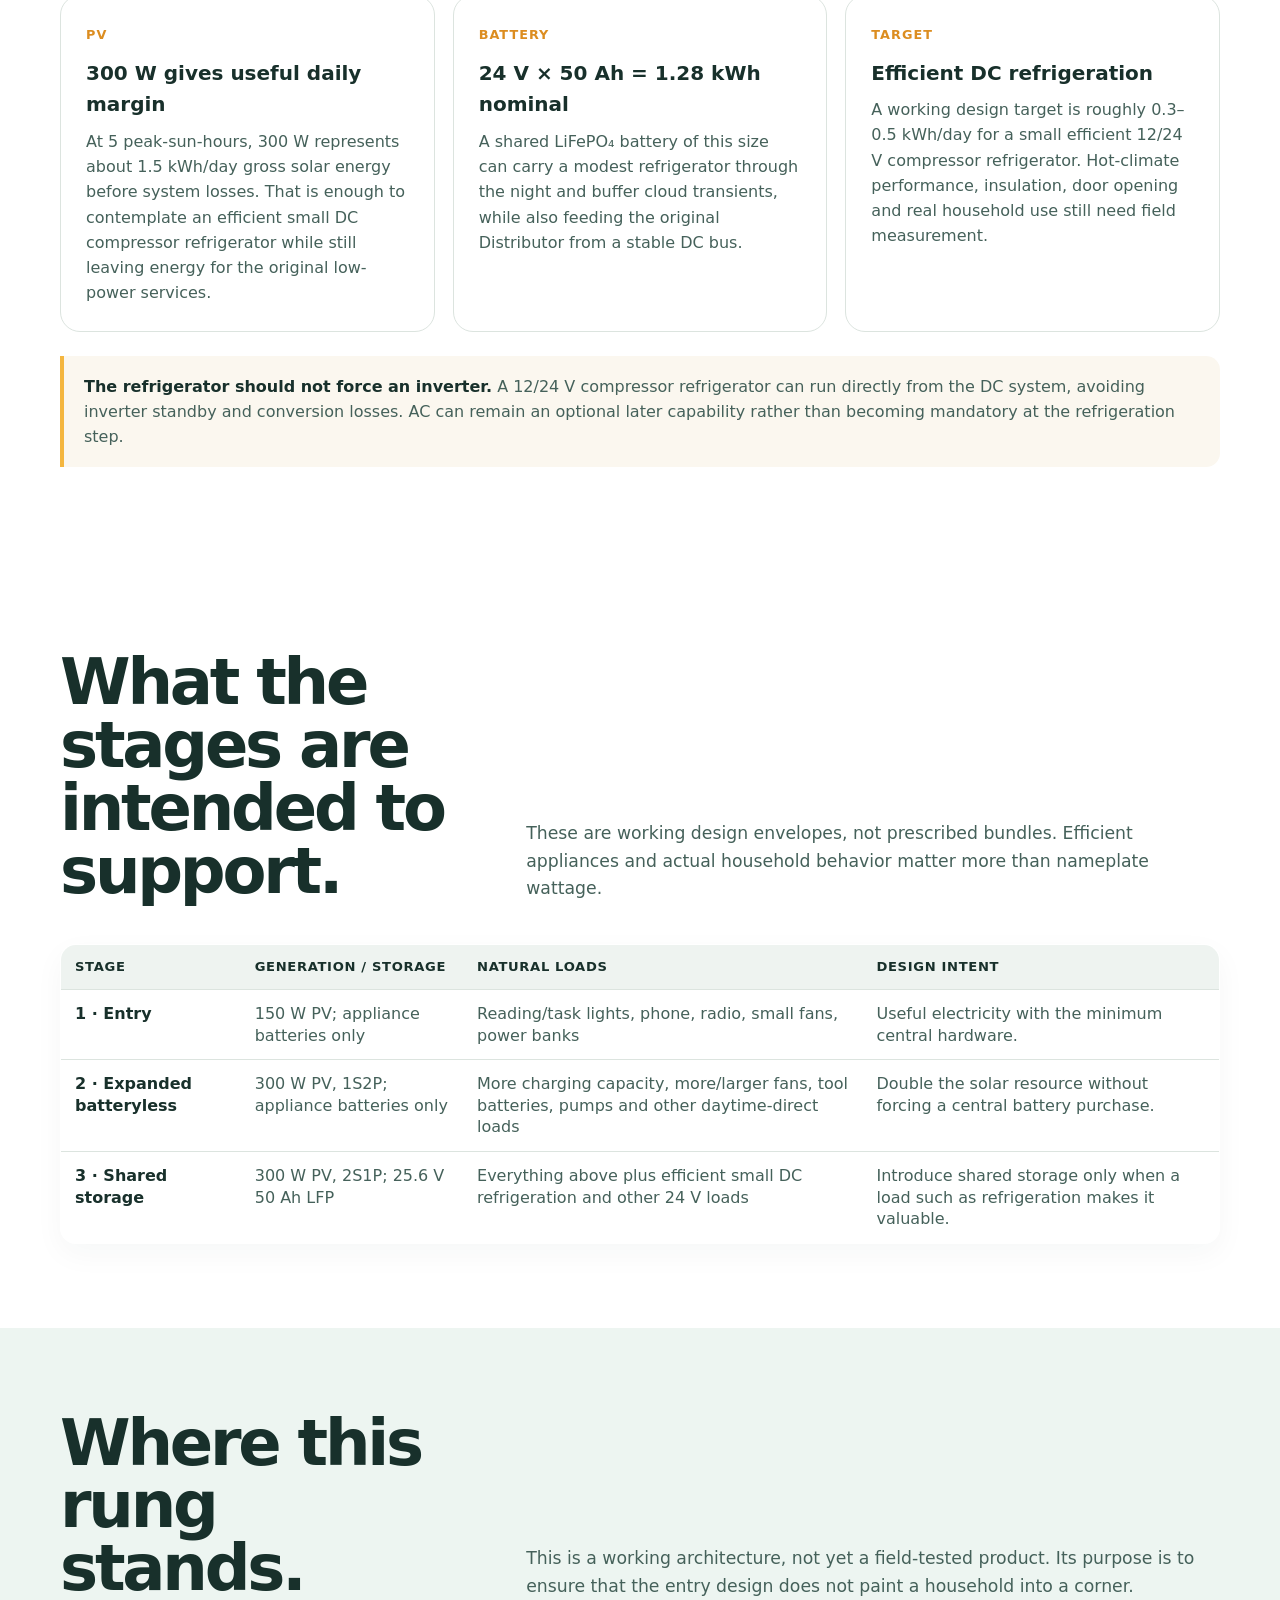
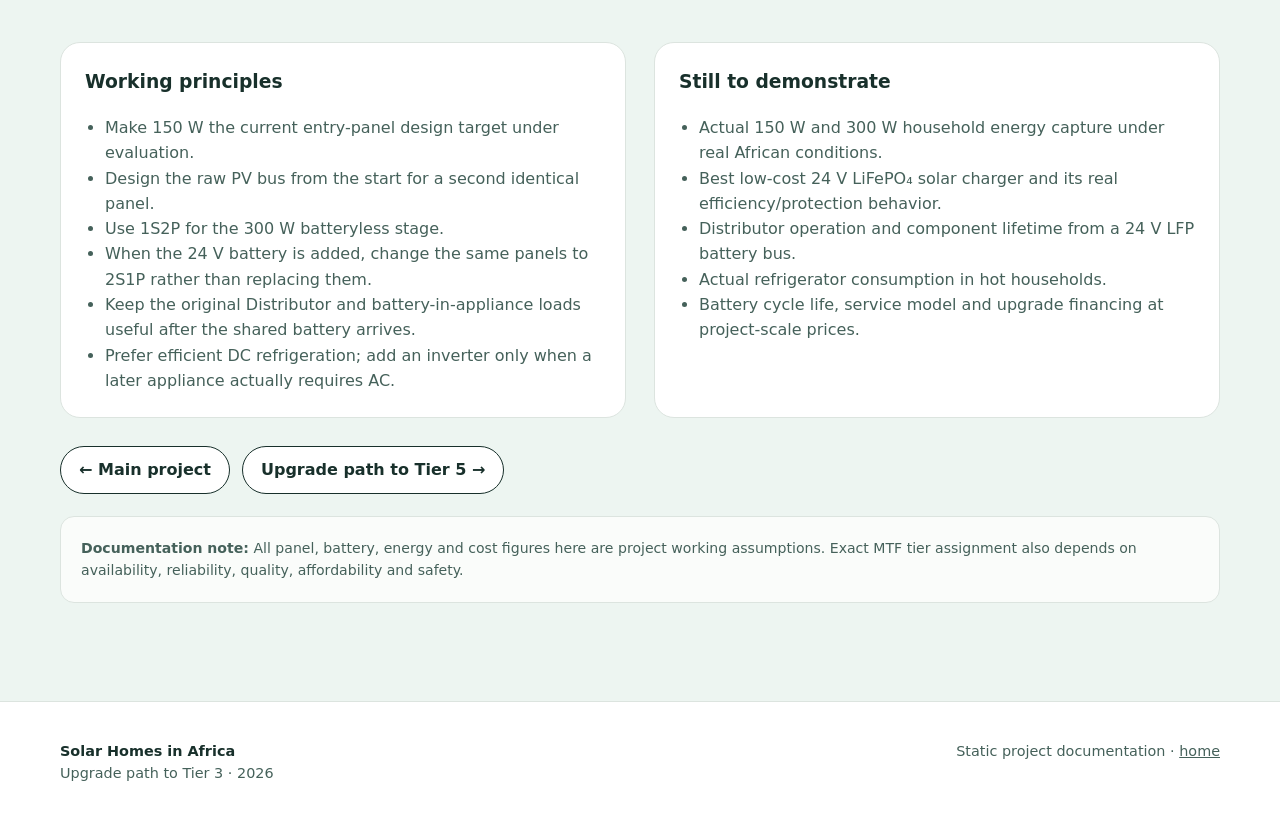
==== commit fd1fc059: "Add files via upload" ====
--- a/Upgrade_Path_to_Tier-3.html
+++ b/Upgrade_Path_to_Tier-3.html
@@ -4,115 +4,107 @@
   <meta charset="utf-8">
   <meta name="viewport" content="width=device-width, initial-scale=1">
   <title>Upgrade path to Tier 3 — Solar Homes in Africa</title>
-  <meta name="description" content="Working upgrade path from the ~100 W Tier-2 entry system to Tier-3 household service using one or more 400 W-class panels, modest LiFePO4 storage and optional AC power.">
+  <meta name="description" content="Working additive upgrade path from a 150 W battery-in-appliance entry system to 300 W batteryless service and then a 24 V shared battery capable of supporting efficient DC refrigeration.">
   <meta name="theme-color" content="#18302b">
   <link rel="icon" href="assets/logo-mark.svg" type="image/svg+xml">
-  <link rel="stylesheet" href="styles.css?v=1.11">
+  <link rel="stylesheet" href="styles.css?v=1.12">
 </head>
 <body>
-<header class="site-header"><div class="container nav"><a class="brand" href="index.html"><img src="assets/logo-mark.svg" alt=""><span>Solar Homes in Africa<small>prototype project</small></span></a><nav class="nav-links" aria-label="Page navigation"><a href="index.html">Home</a><a href="#step">The step</a><a href="#routes">Routes</a><a href="#loads">Loads</a><a href="#costs">Costs</a><a href="#status">Status</a></nav></div></header>
+<header class="site-header"><div class="container nav"><a class="brand" href="index.html"><img src="assets/logo-mark.svg" alt=""><span>Solar Homes in Africa<small>prototype project</small></span></a><nav class="nav-links" aria-label="Page navigation"><a href="index.html">Home</a><a href="#step">The step</a><a href="#stages">Stages</a><a href="#refrigeration">Refrigeration</a><a href="#loads">Loads</a><a href="#status">Status</a></nav></div></header>
 <main>
 <section class="subhero">
   <div class="container">
     <div class="breadcrumb"><a href="index.html">Solar Homes in Africa</a> / Upgrade path to Tier 3</div>
-    <div class="eyebrow">Upgrade path · Tier 2 → Tier 3</div>
-    <h1>Upgrade path to Tier&nbsp;3.</h1>
-    <p class="lede">Keep the original ~100 W panel, Distributor V1 and rechargeable appliances. Add a larger PV circuit — one or more 400 W-class panels — and enough shared storage to carry useful loads into the evening. The upgrade is additive: the entry system remains a working DC subsystem rather than becoming stranded equipment.</p>
+    <div class="eyebrow">Upgrade path · additive by design</div>
+    <h1>150 W → 300 W → storage and refrigeration.</h1>
+    <p class="lede">The emerging upgrade path keeps every useful part of the entry system. Start with one nominal-12 V 150 W panel and no central battery. Add a second identical panel in parallel for 300 W of daytime capacity. Later, reconnect the same two panels in series and add an inexpensive 24 V solar charger plus a 25.6 V / 50 Ah LiFePO₄ battery. The original Distributor and portable appliances remain in service.</p>
     <div class="spec-grid">
-      <div class="spec-card"><b>400–800 W+</b><span>practical added-PV range for the first Tier-3 step</span></div>
-      <div class="spec-card"><b>≥ 200 W</b><span>Tier-3 minimum power-capacity shorthand</span></div>
-      <div class="spec-card"><b>≥ 1.0 kWh/day</b><span>Tier-3 minimum daily-energy shorthand</span></div>
-      <div class="spec-card"><b>~1.3–2.6 kWh</b><span>working shared-storage range, not a framework requirement</span></div>
+      <div class="spec-card"><b>150 W</b><span>working batteryless entry target</span></div>
+      <div class="spec-card"><b>300 W</b><span>second panel added 1S2P, still batteryless</span></div>
+      <div class="spec-card"><b>1.28 kWh</b><span>25.6 V × 50 Ah first shared battery</span></div>
+      <div class="spec-card"><b>Refrigeration</b><span>the first major load that strongly rewards shared storage</span></div>
     </div>
   </div>
 </section>
 
 <section id="step">
   <div class="container">
-    <div class="section-head"><h2>What changes at Tier 3.</h2><p>The Tier-2 system deliberately avoids a central battery. Tier 3 is the point where a shared battery begins to earn its keep: longer fan use, an evening television, laptop or tool charging, and — with careful appliance choice — small refrigeration. The rechargeable lights, radio, phone and power banks still keep their own batteries and still charge from the original distributor.</p></div>
+    <div class="section-head"><h2>Make every upgrade additive.</h2><p>The design goal is simple: no household should have to throw away the first panel, Distributor, lights, radio, fan or charging hardware in order to climb to the next rung. The first 150 W system should remain useful at 300 W, and the 300 W system should become the front end of a battery-backed 24 V system with only a wiring change and added hardware.</p></div>
     <div class="cards">
-      <article class="card"><span class="num">ONE PANEL</span><h3>400 W can cross the energy threshold</h3><p>As a planning example, 400 W × 5 peak-sun-hours = 2.0 kWh gross. At a deliberately conservative 75% system yield, that is about 1.5 kWh/day — above the 1.0 kWh Tier-3 shorthand on an ordinary sunny day.</p></article>
-      <article class="card"><span class="num">MARGIN</span><h3>600–800 W is a more forgiving system</h3><p>More PV does not merely add appliances. It gives the household cloudy-day margin, faster battery recovery after a poor day, and more daytime-direct energy for pumps, tools, food heating or refrigeration.</p></article>
-      <article class="card"><span class="num">STORAGE</span><h3>About 1–2.5 kWh changes the evening</h3><p>A 1.28 kWh LiFePO₄ battery is a plausible first shared store. A 2.56 kWh pack provides much more overnight margin without turning the system into a full Tier-5 installation.</p></article>
-    </div>
-    <div class="architecture">
-      <h3>Add capacity without dismantling the entry system.</h3>
-      <div class="flow-row">
-        <div class="flow-box"><strong>Original ~100 W panel</strong><small>kept in service</small></div><div class="flow-arrow">→</div>
-        <div class="flow-box"><strong>Distributor V1</strong><small>USB + 12 V charging shelf</small></div><div class="flow-arrow">→</div>
-        <div class="flow-box"><strong>Rechargeable appliances</strong><small>lights · fan · radio · phone · power banks</small></div>
-      </div>
-      <div class="flow-row" style="margin-top:12px">
-        <div class="flow-box"><strong>400–800 W+ new PV</strong><small>separate PV circuit</small></div><div class="flow-arrow">→</div>
-        <div class="flow-box"><strong>MPPT / charge controller</strong><small>matched to the actual panel string and battery</small></div><div class="flow-arrow">↔</div>
-        <div class="flow-box"><strong>LiFePO₄ storage</strong><small>roughly 1.3–2.6 kWh</small></div><div class="flow-arrow">→</div>
-        <div class="flow-box"><strong>DC loads + optional inverter</strong><small>fans · TV · laptop · tools · small refrigerator</small></div>
-      </div>
-      <p class="assumption" style="margin:16px 0 0">Keeping the original distributor independent is deliberate. A fault, flat battery or failed inverter on the larger system should not take away basic lighting and phone charging.</p>
+      <article class="card"><span class="num">STAGE 1</span><h3>150 W, no central battery</h3><p>The panel feeds the charging Distributor directly. Lights, radio, fans, phones and power banks carry their own small batteries. The household buys storage only in the appliances that need it.</p></article>
+      <article class="card"><span class="num">STAGE 2</span><h3>300 W, still no central battery</h3><p>Add a second identical 150 W panel in parallel (1S2P). Voltage stays in the same nominal-12 V PV range while available current and daily energy roughly double. Add more Distributor channels or near-plug-in modules as useful loads grow.</p></article>
+      <article class="card"><span class="num">STAGE 3</span><h3>300 W + 24 V shared storage</h3><p>Reconnect the same two panels in series (2S1P), feed a low-cost 24 V solar charger, and add a 25.6 V / 50 Ah LiFePO₄ battery. The battery bus can then feed the original Distributor, refrigeration and other 24 V loads.</p></article>
     </div>
   </div>
 </section>
 
-<section class="band" id="routes">
+<section class="band" id="stages">
   <div class="container">
-    <div class="section-head"><h2>Two practical ways to make the step.</h2><p>A single modern 400 W-class panel is enough PV for a minimal Tier-3 experiment. Two panels make a cleaner 24 V growth path and provide much better weather margin. Exact panel voltage, MPPT range and battery charge voltage must be checked together; panel wattage alone does not determine compatibility.</p></div>
-    <div class="reference-table-wrap"><table class="data-table reference-table">
-      <thead><tr><th>Route</th><th>Added PV</th><th>Shared storage</th><th>Power electronics</th><th>Why choose it</th></tr></thead>
-      <tbody>
-        <tr><td><strong>A · Minimal Tier 3</strong></td><td>1 × 400 W+</td><td>12.8 V 100 Ah class, ~1.28 kWh</td><td>MPPT sized for roughly 30–40 A battery-side current; optional 300–600 W pure-sine inverter</td><td>Lowest-cost step. Enough daily energy for Tier 3 on good days while leaving the original DC shelf untouched.</td></tr>
-        <tr><td><strong>B · Growth Tier 3</strong></td><td>2 × 400 W+; often series-connected</td><td>25.6 V 50–100 Ah class, ~1.28–2.56 kWh</td><td>24 V MPPT or small hybrid inverter whose PV window accepts the chosen string</td><td>Lower battery current, better cloudy-day recovery and an easier bridge toward larger systems.</td></tr>
-        <tr><td><strong>C · Mostly portable storage</strong></td><td>1 × 400 W+</td><td>Several 0.2–0.5 kWh portable batteries or power stations</td><td>Charge control built into each unit, or a simple shared DC charger</td><td>Keeps the “battery in the appliance” philosophy longest; easy to replace or move, but usually costs more per stored kWh.</td></tr>
-      </tbody>
-    </table></div>
-    <p class="callout" style="margin-top:24px"><strong>One-panel / 24 V caution.</strong> A typical 400 W module may operate around 30–32 V at maximum power and lower when hot. A 25.6 V LiFePO₄ battery may need roughly 28–29 V near the top of charge. That leaves too little headroom for many ordinary buck-type MPPT controllers. With one panel, a 12.8 V battery is the simple route; with two panels, a series string gives a 24 V controller much more voltage margin.</p>
-    <p class="callout" style="margin-top:14px"><strong>Do not feed the larger panel directly into Distributor V1.</strong> V1 is being qualified around a nominal-12 V ~100 W panel, roughly 18 V at maximum power and ~22 V open circuit. A 400 W-class module commonly has a substantially higher open-circuit voltage. The larger PV circuit needs its own controller.</p>
+    <div class="section-head"><h2>One pair of panels, two useful configurations.</h2><p>The intermediate batteryless 300 W stage matters. A household can gain substantially more daytime charging and direct-use energy before it can afford a central battery. When storage finally makes sense, changing the same two panels from parallel to series is a trivial field operation compared with replacing equipment.</p></div>
+    <div class="architecture">
+      <h3>Stage 1 — one panel</h3>
+      <div class="flow-row">
+        <div class="flow-box"><strong>1 × 150 W PV</strong><small>nominal-12 V panel</small></div><div class="flow-arrow">→</div>
+        <div class="flow-box"><strong>Raw PV bus</strong><small>protected, field-serviceable</small></div><div class="flow-arrow">→</div>
+        <div class="flow-box"><strong>Distributor</strong><small>5 V USB + regulated 12 V</small></div><div class="flow-arrow">→</div>
+        <div class="flow-box"><strong>Battery-in-appliance loads</strong><small>lights · radio · fans · phone · power banks</small></div>
+      </div>
+
+      <h3 style="margin-top:28px">Stage 2 — add a second panel, still no central battery</h3>
+      <div class="flow-row">
+        <div class="flow-box"><strong>2 × 150 W PV · 1S2P</strong><small>same operating voltage, roughly twice the current</small></div><div class="flow-arrow">→</div>
+        <div class="flow-box"><strong>20–25 A-class raw PV trunk</strong><small>designed from the start for the second panel</small></div><div class="flow-arrow">→</div>
+        <div class="flow-box"><strong>Main + add-on distributors</strong><small>parallel taps, no on-site soldering</small></div><div class="flow-arrow">→</div>
+        <div class="flow-box"><strong>More daytime loads</strong><small>charging · fans · pumps · tools · thermal loads</small></div>
+      </div>
+
+      <h3 style="margin-top:28px">Stage 3 — same two panels, now with a 24 V battery</h3>
+      <div class="flow-row">
+        <div class="flow-box"><strong>2 × 150 W PV · 2S1P</strong><small>rewired from parallel to series</small></div><div class="flow-arrow">→</div>
+        <div class="flow-box"><strong>24 V solar charger</strong><small>low-cost buck charger matched to panel string and LFP battery</small></div><div class="flow-arrow">↔</div>
+        <div class="flow-box"><strong>25.6 V / 50 Ah LiFePO₄</strong><small>1.28 kWh nominal shared storage</small></div><div class="flow-arrow">→</div>
+        <div class="flow-box"><strong>24 V household bus</strong><small>Distributor · refrigerator · future DC loads</small></div>
+      </div>
+      <p class="assumption" style="margin:16px 0 0"><strong>Compatibility requirement.</strong> Future Distributor revisions should tolerate the fully charged 24 V LiFePO₄ bus comfortably; 50 V-rated input capacitors and appropriately rated protection parts are preferred. The present prototypes still require bench qualification before this becomes a field specification.</p>
+    </div>
+  </div>
+</section>
+
+<section id="refrigeration">
+  <div class="container">
+    <div class="section-head"><h2>After light and air movement, refrigeration is a major prize.</h2><p>Lighting changes the evening. Fans change comfort in hot climates. Refrigeration changes food storage, shopping frequency, medicine storage and the household's daily rhythm. It is also the point where a shared battery starts to earn its cost much more clearly than it does for small portable loads.</p></div>
+    <div class="cards">
+      <article class="card"><span class="num">PV</span><h3>300 W gives useful daily margin</h3><p>At 5 peak-sun-hours, 300 W represents about 1.5 kWh/day gross solar energy before system losses. That is enough to contemplate an efficient small DC compressor refrigerator while still leaving energy for the original low-power services.</p></article>
+      <article class="card"><span class="num">BATTERY</span><h3>24 V × 50 Ah = 1.28 kWh nominal</h3><p>A shared LiFePO₄ battery of this size can carry a modest refrigerator through the night and buffer cloud transients, while also feeding the original Distributor from a stable DC bus.</p></article>
+      <article class="card"><span class="num">TARGET</span><h3>Efficient DC refrigeration</h3><p>A working design target is roughly 0.3–0.5 kWh/day for a small efficient 12/24 V compressor refrigerator. Hot-climate performance, insulation, door opening and real household use still need field measurement.</p></article>
+    </div>
+    <p class="callout" style="margin-top:24px"><strong>The refrigerator should not force an inverter.</strong> A 12/24 V compressor refrigerator can run directly from the DC system, avoiding inverter standby and conversion losses. AC can remain an optional later capability rather than becoming mandatory at the refrigeration step.</p>
   </div>
 </section>
 
 <section id="loads">
   <div class="container">
-    <div class="section-head"><h2>What ~1 kWh/day can buy.</h2><p>Tier 3 is still an exercise in choosing efficient appliances. The table is a working household budget, not a prescribed bundle. The existing rechargeable lights and charging shelf continue to cover the cheapest services; the new battery is reserved for the things that actually need it.</p></div>
+    <div class="section-head"><h2>What the stages are intended to support.</h2><p>These are working design envelopes, not prescribed bundles. Efficient appliances and actual household behavior matter more than nameplate wattage.</p></div>
     <div class="reference-table-wrap"><table class="data-table reference-table">
-      <thead><tr><th>Load</th><th>Working energy/day</th><th>Comment</th></tr></thead>
+      <thead><tr><th>Stage</th><th>Generation / storage</th><th>Natural loads</th><th>Design intent</th></tr></thead>
       <tbody>
-        <tr><td><strong>Rechargeable lighting</strong></td><td>30–80 Wh</td><td>Often charged directly from Distributor V1; efficient task lighting keeps this surprisingly small.</td></tr>
-        <tr><td><strong>Phones, radio and power banks</strong></td><td>40–100 Wh</td><td>Still natural 5 V charging-shelf loads.</td></tr>
-        <tr><td><strong>Fans</strong></td><td>150–300 Wh</td><td>A major comfort benefit in hot climates; DC fans avoid inverter losses.</td></tr>
-        <tr><td><strong>Television</strong></td><td>100–200 Wh</td><td>Several evening hours with an efficient 24–32 inch set.</td></tr>
-        <tr><td><strong>Small efficient refrigerator</strong></td><td>300–500 Wh</td><td>Plausible, but highly dependent on ambient temperature, insulation, door opening and compressor efficiency.</td></tr>
-        <tr><td><strong>Laptop, clippers, sewing or tool charging</strong></td><td>100–250 Wh</td><td>Productive-use energy is often worth scheduling into daylight.</td></tr>
-        <tr><td><strong>Working household total</strong></td><td><strong>~0.8–1.3 kWh</strong></td><td>One 400 W panel can cover the lower end on good days; 600–800 W gives much better operating margin.</td></tr>
+        <tr><td><strong>1 · Entry</strong></td><td>150 W PV; appliance batteries only</td><td>Reading/task lights, phone, radio, small fans, power banks</td><td>Useful electricity with the minimum central hardware.</td></tr>
+        <tr><td><strong>2 · Expanded batteryless</strong></td><td>300 W PV, 1S2P; appliance batteries only</td><td>More charging capacity, more/larger fans, tool batteries, pumps and other daytime-direct loads</td><td>Double the solar resource without forcing a central battery purchase.</td></tr>
+        <tr><td><strong>3 · Shared storage</strong></td><td>300 W PV, 2S1P; 25.6 V 50 Ah LFP</td><td>Everything above plus efficient small DC refrigeration and other 24 V loads</td><td>Introduce shared storage only when a load such as refrigeration makes it valuable.</td></tr>
       </tbody>
     </table></div>
   </div>
 </section>
 
-<section class="finance" id="costs">
-  <div class="container">
-    <div class="section-head"><h2>Working cost envelope.</h2><p>The point of Tier 3 is not to reproduce a conventional expensive solar-home-system package. The project is deliberately testing whether commodity panels, increasingly inexpensive LiFePO₄ storage and simple power electronics can keep the next rung in the few-hundred-dollar range. These are planning targets, not quotations.</p></div>
-    <div class="reference-table-wrap"><table class="data-table reference-table">
-      <thead><tr><th>Element</th><th>Minimal route</th><th>Growth route</th></tr></thead>
-      <tbody>
-        <tr><td><strong>Added PV</strong></td><td>1 × 400 W: roughly US$50–70 at project-scale pricing</td><td>2 × 400 W: roughly US$100–140</td></tr>
-        <tr><td><strong>LiFePO₄ storage</strong></td><td>~1.28 kWh: working target US$130–200</td><td>~2.56 kWh: working target US$250–400</td></tr>
-        <tr><td><strong>Controller / inverter</strong></td><td>US$70–140</td><td>US$100–200</td></tr>
-        <tr><td><strong>BOS: mounting, wire, breakers, connectors</strong></td><td>US$40–80</td><td>US$60–120</td></tr>
-        <tr><td><strong>Working hardware envelope</strong></td><td><strong>~US$290–490</strong></td><td><strong>~US$510–860</strong></td></tr>
-      </tbody>
-    </table></div>
-    <p class="assumption" style="margin-top:16px">Installation, transport, taxes, duties, financing and local service are excluded. Battery and inverter pricing is changing rapidly; the page is documenting an architecture and an order of magnitude, not freezing a bill of materials.</p>
-  </div>
-</section>
-
 <section class="status" id="status">
   <div class="container">
-    <div class="section-head"><h2>Where this rung stands.</h2><p>Tier 3 is a design study, not yet a field-tested product. Its main purpose today is to ensure the entry system does not paint the household into a corner.</p></div>
+    <div class="section-head"><h2>Where this rung stands.</h2><p>This is a working architecture, not yet a field-tested product. Its purpose is to ensure that the entry design does not paint a household into a corner.</p></div>
     <div class="status-grid">
-      <div class="status-block"><h3>Working principles</h3><ul><li>Keep the original ~100 W panel and Distributor V1 in service.</li><li>Add the larger PV on a separate controlled circuit.</li><li>Use LiFePO₄ for shared storage.</li><li>One 400 W panel can be a minimal step; 600–800 W is a more robust household system.</li><li>Prefer efficient DC loads; add a small inverter only for appliances that actually require AC.</li></ul></div>
-      <div class="status-block"><h3>Still to demonstrate</h3><ul><li>Actual refrigerator consumption in hot households.</li><li>Best low-cost 12 V / 24 V controller or hybrid platform.</li><li>Battery cycle life at the price points the project requires.</li><li>Whether households prefer one shared battery or several portable stores.</li><li>Real upgrade financing after Tier-2 repayment history exists.</li></ul></div>
+      <div class="status-block"><h3>Working principles</h3><ul><li>Make 150 W the current entry-panel design target under evaluation.</li><li>Design the raw PV bus from the start for a second identical panel.</li><li>Use 1S2P for the 300 W batteryless stage.</li><li>When the 24 V battery is added, change the same panels to 2S1P rather than replacing them.</li><li>Keep the original Distributor and battery-in-appliance loads useful after the shared battery arrives.</li><li>Prefer efficient DC refrigeration; add an inverter only when a later appliance actually requires AC.</li></ul></div>
+      <div class="status-block"><h3>Still to demonstrate</h3><ul><li>Actual 150 W and 300 W household energy capture under real African conditions.</li><li>Best low-cost 24 V LiFePO₄ solar charger and its real efficiency/protection behavior.</li><li>Distributor operation and component lifetime from a 24 V LFP battery bus.</li><li>Actual refrigerator consumption in hot households.</li><li>Battery cycle life, service model and upgrade financing at project-scale prices.</li></ul></div>
     </div>
     <div class="page-footer-links"><a class="button secondary" href="index.html">← Main project</a><a class="button secondary" href="Upgrade_Path_to_Tier-5.html">Upgrade path to Tier 5 →</a></div>
-    <p class="disclaimer" style="margin-top:22px"><strong>Documentation note:</strong> Tier thresholds use the same World Bank/ESMAP Multi-Tier Framework shorthand as the main page. Formal tier assignment also depends on availability, reliability, quality, affordability and safety. All energy and cost figures here are project working estimates.</p>
+    <p class="disclaimer" style="margin-top:22px"><strong>Documentation note:</strong> All panel, battery, energy and cost figures here are project working assumptions. Exact MTF tier assignment also depends on availability, reliability, quality, affordability and safety.</p>
   </div>
 </section>
 </main>
